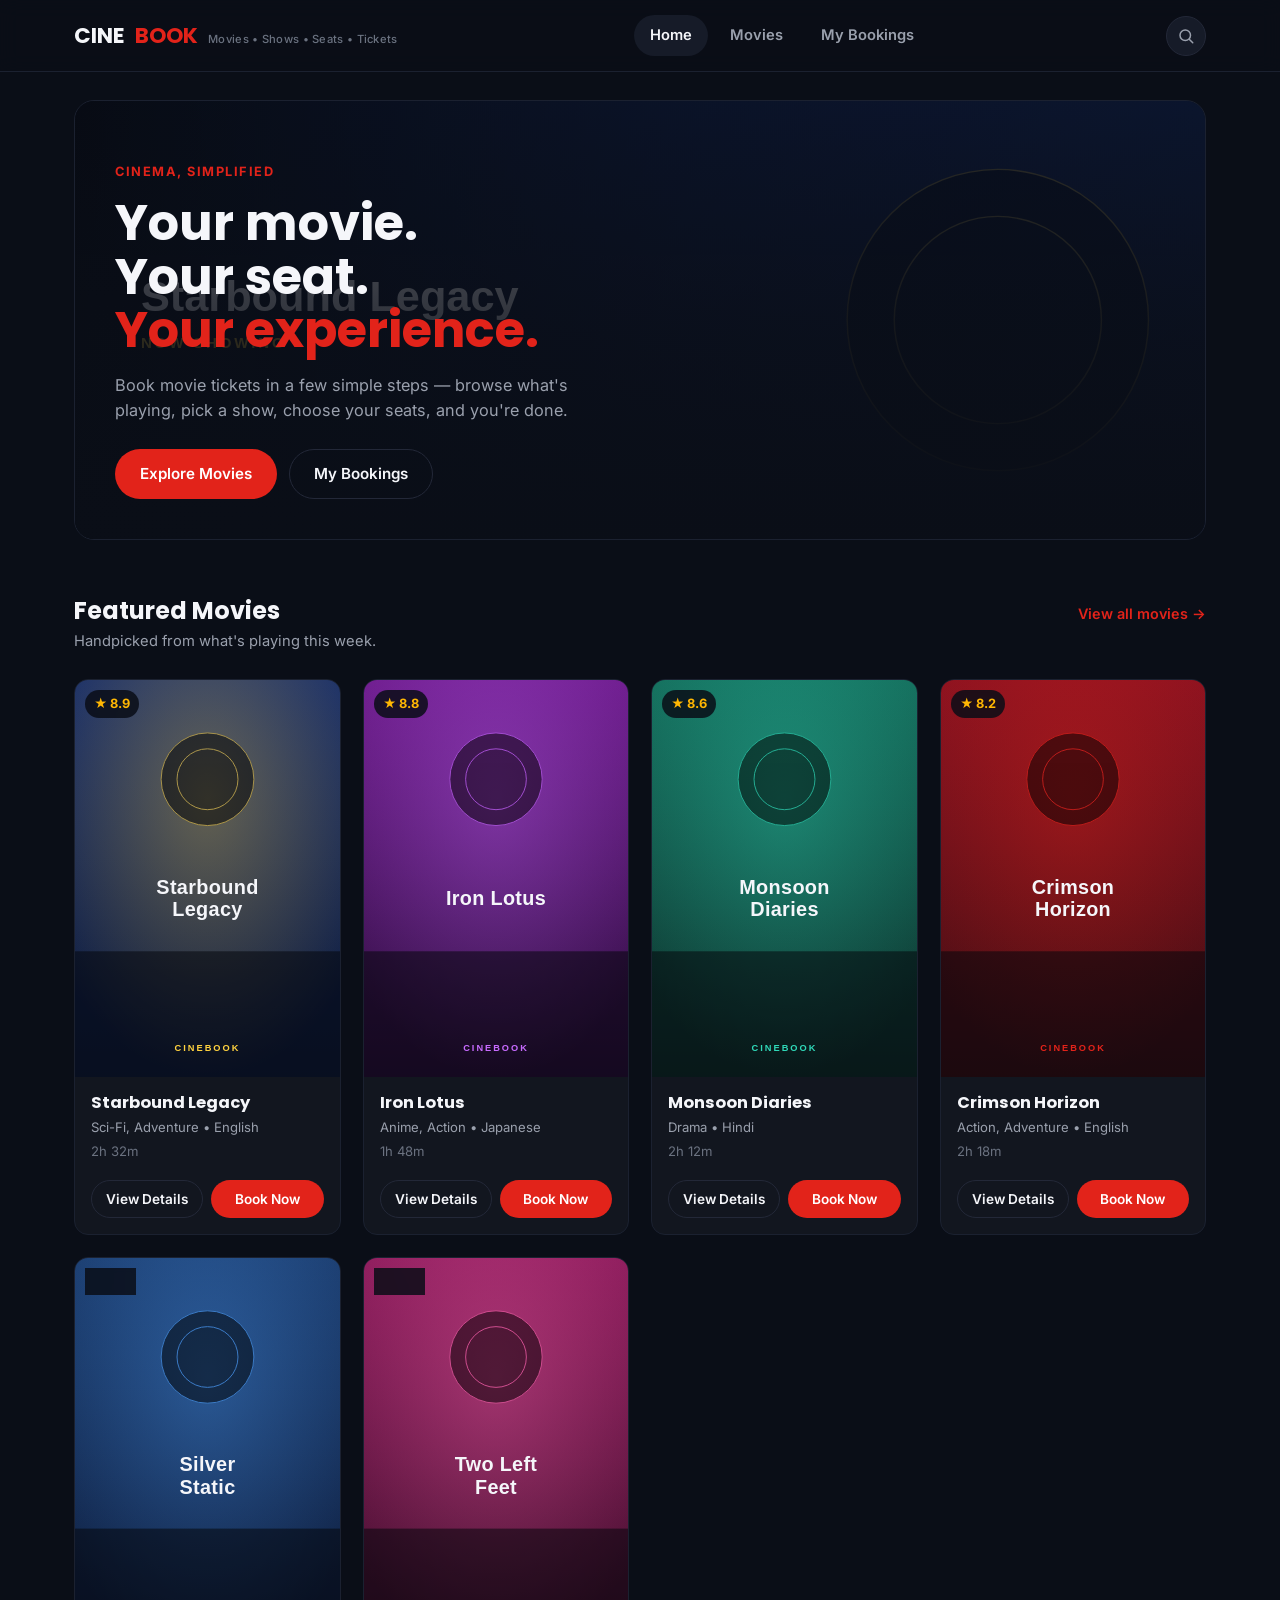
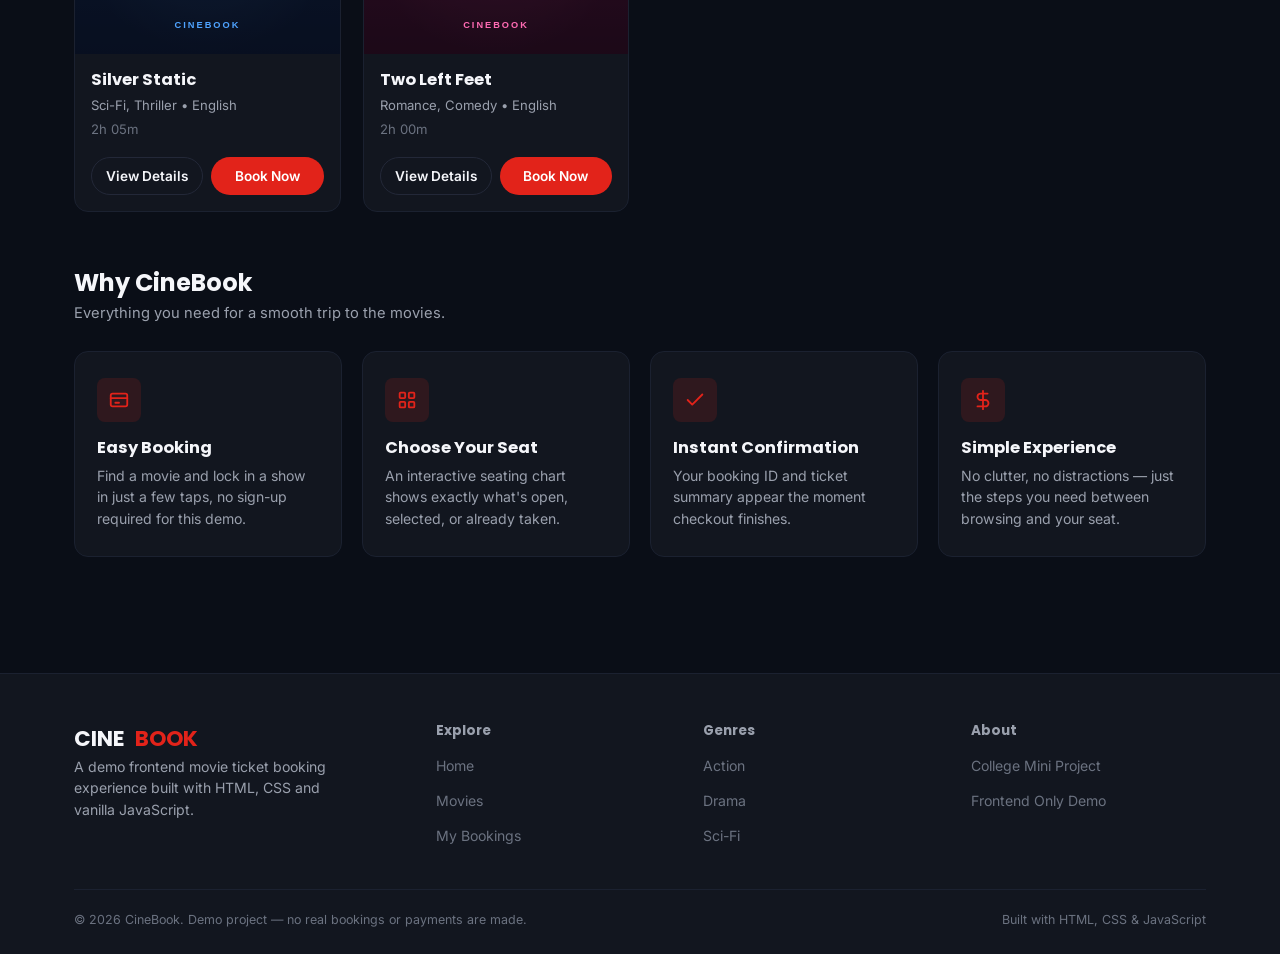
==== index.html @ 0722b2a5 "Move CineBook website files to repository root for clean GitHub Pages URL" ====
<!DOCTYPE html>
<html lang="en">
<head>
  <meta charset="UTF-8">
  <meta name="viewport" content="width=device-width, initial-scale=1.0">
  <title>CineBook — Movies, Shows, Seats, Tickets</title>
  <meta name="description" content="CineBook is a demo movie ticket booking experience — browse movies, pick a show, choose your seats and check out.">
  <link rel="icon" href="assets/icons/favicon.svg" type="image/svg+xml">
  <link rel="preconnect" href="https://fonts.googleapis.com">
  <link href="https://fonts.googleapis.com/css2?family=Poppins:wght@600;700&family=Inter:wght@400;500;600;700&display=swap" rel="stylesheet">
  <link rel="stylesheet" href="css/style.css">
  <link rel="stylesheet" href="css/home.css">
</head>
<body>

  <header class="site-header">
    <div class="site-header__inner">
      <a href="index.html" class="brand">CINE<span>BOOK</span><small>Movies &bull; Shows &bull; Seats &bull; Tickets</small></a>

      <nav class="main-nav" id="mainNav" aria-label="Primary">
        <a href="index.html" data-page="index.html">Home</a>
        <a href="movies.html" data-page="movies.html">Movies</a>
        <a href="my-bookings.html" data-page="my-bookings.html">My Bookings</a>
      </nav>

      <div class="header-actions">
        <a href="movies.html" class="icon-btn" aria-label="Search movies" title="Search movies">
          <svg width="18" height="18" viewBox="0 0 24 24" fill="none" stroke="currentColor" stroke-width="2" stroke-linecap="round"><circle cx="11" cy="11" r="7"></circle><line x1="21" y1="21" x2="16.65" y2="16.65"></line></svg>
        </a>
        <button type="button" class="menu-toggle" id="menuToggle" aria-label="Toggle menu" aria-expanded="false">
          <span></span><span></span><span></span>
        </button>
      </div>
    </div>
  </header>

  <main>
    <div class="container">
      <section class="hero">
        <img src="" alt="" class="hero__bg" id="heroBanner">
        <div class="hero__content">
          <span class="hero__eyebrow">CINEMA, SIMPLIFIED</span>
          <h1 class="hero__title">Your movie.<br>Your seat.<br><em>Your experience.</em></h1>
          <p class="hero__subtitle">Book movie tickets in a few simple steps — browse what's playing, pick a show, choose your seats, and you're done.</p>
          <div class="hero__actions">
            <a href="movies.html" class="btn btn-primary">Explore Movies</a>
            <a href="my-bookings.html" class="btn btn-outline">My Bookings</a>
          </div>
        </div>
      </section>
    </div>

    <section class="section" aria-labelledby="featuredHeading">
      <div class="container">
        <div class="section-heading">
          <div>
            <h2 id="featuredHeading">Featured Movies</h2>
            <p>Handpicked from what's playing this week.</p>
          </div>
          <a href="movies.html">View all movies &rarr;</a>
        </div>
        <div class="movie-grid" id="featuredMoviesGrid"></div>
      </div>
    </section>

    <section class="section section--tight" aria-labelledby="whyHeading">
      <div class="container">
        <div class="section-heading">
          <div>
            <h2 id="whyHeading">Why CineBook</h2>
            <p>Everything you need for a smooth trip to the movies.</p>
          </div>
        </div>
        <div class="feature-grid">
          <div class="feature-card">
            <div class="feature-card__icon">
              <svg width="22" height="22" viewBox="0 0 24 24" fill="none" stroke="currentColor" stroke-width="2" stroke-linecap="round" stroke-linejoin="round"><rect x="3" y="5" width="18" height="14" rx="2"></rect><path d="M3 10h18"></path><path d="M8 15h4"></path></svg>
            </div>
            <h3>Easy Booking</h3>
            <p>Find a movie and lock in a show in just a few taps, no sign-up required for this demo.</p>
          </div>
          <div class="feature-card">
            <div class="feature-card__icon">
              <svg width="22" height="22" viewBox="0 0 24 24" fill="none" stroke="currentColor" stroke-width="2" stroke-linecap="round" stroke-linejoin="round"><rect x="4" y="4" width="6" height="6" rx="1"></rect><rect x="14" y="4" width="6" height="6" rx="1"></rect><rect x="4" y="14" width="6" height="6" rx="1"></rect><rect x="14" y="14" width="6" height="6" rx="1"></rect></svg>
            </div>
            <h3>Choose Your Seat</h3>
            <p>An interactive seating chart shows exactly what's open, selected, or already taken.</p>
          </div>
          <div class="feature-card">
            <div class="feature-card__icon">
              <svg width="22" height="22" viewBox="0 0 24 24" fill="none" stroke="currentColor" stroke-width="2" stroke-linecap="round" stroke-linejoin="round"><path d="M20 6 9 17l-5-5"></path></svg>
            </div>
            <h3>Instant Confirmation</h3>
            <p>Your booking ID and ticket summary appear the moment checkout finishes.</p>
          </div>
          <div class="feature-card">
            <div class="feature-card__icon">
              <svg width="22" height="22" viewBox="0 0 24 24" fill="none" stroke="currentColor" stroke-width="2" stroke-linecap="round" stroke-linejoin="round"><path d="M12 2v20"></path><path d="M17 5H9.5a3.5 3.5 0 0 0 0 7h5a3.5 3.5 0 0 1 0 7H6"></path></svg>
            </div>
            <h3>Simple Experience</h3>
            <p>No clutter, no distractions — just the steps you need between browsing and your seat.</p>
          </div>
        </div>
      </div>
    </section>
  </main>

  <footer class="site-footer">
    <div class="container">
      <div class="footer-grid">
        <div class="footer-brand">
          <a href="index.html" class="brand">CINE<span>BOOK</span></a>
          <p>A demo frontend movie ticket booking experience built with HTML, CSS and vanilla JavaScript.</p>
        </div>
        <div class="footer-col">
          <h4>Explore</h4>
          <ul>
            <li><a href="index.html">Home</a></li>
            <li><a href="movies.html">Movies</a></li>
            <li><a href="my-bookings.html">My Bookings</a></li>
          </ul>
        </div>
        <div class="footer-col">
          <h4>Genres</h4>
          <ul>
            <li><a href="movies.html">Action</a></li>
            <li><a href="movies.html">Drama</a></li>
            <li><a href="movies.html">Sci-Fi</a></li>
          </ul>
        </div>
        <div class="footer-col">
          <h4>About</h4>
          <ul>
            <li><a href="#">College Mini Project</a></li>
            <li><a href="#">Frontend Only Demo</a></li>
          </ul>
        </div>
      </div>
      <div class="footer-bottom">
        <span>&copy; 2026 CineBook. Demo project — no real bookings or payments are made.</span>
        <span>Built with HTML, CSS &amp; JavaScript</span>
      </div>
    </div>
  </footer>

  <script src="js/data.js"></script>
  <script src="js/storage.js"></script>
  <script src="js/common.js"></script>
  <script src="js/home.js"></script>
</body>
</html>
---- css/style.css ----
/* =========================================================
   CineBook — style.css
   Global design system: tokens, reset, typography, header,
   footer, and shared components used across every page.
   ========================================================= */

/* ---------- Design tokens ---------- */
:root {
  /* Colors */
  --color-bg: #0a0e17;
  --color-surface: #12161f;
  --color-surface-raised: #161b28;
  --color-border: #232838;
  --color-border-soft: #1b2130;

  --color-text: #f5f6fa;
  --color-text-muted: #9aa0ad;
  --color-text-faint: #6b7280;

  --color-accent: #e2231a;
  --color-accent-hover: #ff3b30;
  --color-accent-soft: rgba(226, 35, 26, 0.14);

  --color-gold: #ffb703;
  --color-green: #2fd889;
  --color-green-soft: rgba(47, 216, 137, 0.14);
  --color-amber-soft: rgba(255, 183, 3, 0.14);

  --color-seat-available: #232838;
  --color-seat-selected: #e2231a;
  --color-seat-booked: #3a3f4d;

  /* Type */
  --font-display: 'Poppins', 'Segoe UI', sans-serif;
  --font-body: 'Inter', 'Segoe UI', sans-serif;

  /* Layout */
  --container-width: 1180px;
  --radius-sm: 8px;
  --radius-md: 14px;
  --radius-lg: 20px;
  --radius-pill: 999px;

  --shadow-card: 0 10px 30px rgba(0, 0, 0, 0.35);
  --shadow-soft: 0 4px 14px rgba(0, 0, 0, 0.25);

  --header-height: 72px;
}

/* ---------- Reset ---------- */
*,
*::before,
*::after {
  box-sizing: border-box;
}

html {
  scroll-behavior: smooth;
}

body {
  margin: 0;
  background: var(--color-bg);
  color: var(--color-text);
  font-family: var(--font-body);
  font-size: 16px;
  line-height: 1.55;
  -webkit-font-smoothing: antialiased;
}

img {
  max-width: 100%;
  display: block;
}

a {
  color: inherit;
  text-decoration: none;
}

ul {
  list-style: none;
  margin: 0;
  padding: 0;
}

h1, h2, h3, h4 {
  font-family: var(--font-display);
  font-weight: 700;
  margin: 0 0 0.5em;
  line-height: 1.25;
}

p {
  margin: 0 0 1em;
  color: var(--color-text-muted);
}

button {
  font-family: inherit;
  cursor: pointer;
}

input, select {
  font-family: inherit;
  font-size: 1rem;
}

/* Visible focus state for accessibility */
a:focus-visible,
button:focus-visible,
input:focus-visible,
select:focus-visible {
  outline: 2px solid var(--color-accent-hover);
  outline-offset: 2px;
}

.container {
  width: 100%;
  max-width: var(--container-width);
  margin: 0 auto;
  padding: 0 24px;
}

.section {
  padding: 56px 0;
}

.visually-hidden {
  position: absolute;
  width: 1px;
  height: 1px;
  overflow: hidden;
  clip: rect(0 0 0 0);
  white-space: nowrap;
}

/* ---------- Buttons ---------- */
.btn {
  display: inline-flex;
  align-items: center;
  justify-content: center;
  gap: 8px;
  border: 1px solid transparent;
  border-radius: var(--radius-pill);
  padding: 12px 24px;
  font-weight: 600;
  font-size: 0.95rem;
  transition: transform 0.15s ease, background-color 0.15s ease, border-color 0.15s ease;
  white-space: nowrap;
}

.btn:active {
  transform: scale(0.97);
}

.btn-primary {
  background: var(--color-accent);
  color: #fff;
}

.btn-primary:hover {
  background: var(--color-accent-hover);
}

.btn-primary:disabled {
  background: var(--color-seat-booked);
  color: var(--color-text-faint);
  cursor: not-allowed;
  transform: none;
}

.btn-outline {
  background: transparent;
  border-color: var(--color-border);
  color: var(--color-text);
}

.btn-outline:hover {
  border-color: var(--color-accent);
  color: var(--color-accent);
}

.btn-ghost {
  background: transparent;
  color: var(--color-text-muted);
}

.btn-ghost:hover {
  color: var(--color-text);
}

.btn-sm {
  padding: 8px 16px;
  font-size: 0.85rem;
}

.btn-block {
  width: 100%;
}

/* ---------- Badges & pills ---------- */
.badge {
  display: inline-flex;
  align-items: center;
  gap: 4px;
  padding: 4px 10px;
  border-radius: var(--radius-pill);
  font-size: 0.75rem;
  font-weight: 600;
  background: var(--color-surface-raised);
  border: 1px solid var(--color-border);
  color: var(--color-text-muted);
}

.rating-badge {
  position: absolute;
  top: 10px;
  left: 10px;
  display: inline-flex;
  align-items: center;
  gap: 4px;
  padding: 4px 9px;
  border-radius: var(--radius-pill);
  font-size: 0.8rem;
  font-weight: 700;
  background: rgba(10, 14, 23, 0.85);
  color: var(--color-gold);
  backdrop-filter: blur(2px);
}

.pill {
  display: inline-flex;
  align-items: center;
  padding: 9px 18px;
  border-radius: var(--radius-pill);
  border: 1px solid var(--color-border);
  background: var(--color-surface-raised);
  color: var(--color-text-muted);
  font-weight: 600;
  font-size: 0.9rem;
  transition: all 0.15s ease;
}

.pill:hover {
  color: var(--color-text);
  border-color: var(--color-text-faint);
}

.pill.is-active {
  background: var(--color-accent);
  border-color: var(--color-accent);
  color: #fff;
}

.pill-group {
  display: flex;
  flex-wrap: wrap;
  gap: 10px;
}

/* ---------- Header ---------- */
.site-header {
  position: sticky;
  top: 0;
  z-index: 100;
  height: var(--header-height);
  display: flex;
  align-items: center;
  background: rgba(10, 14, 23, 0.9);
  backdrop-filter: blur(10px);
  border-bottom: 1px solid var(--color-border-soft);
}

.site-header__inner {
  width: 100%;
  max-width: var(--container-width);
  margin: 0 auto;
  padding: 0 24px;
  display: flex;
  align-items: center;
  justify-content: space-between;
  gap: 24px;
}

.brand {
  display: flex;
  align-items: baseline;
  gap: 10px;
  font-family: var(--font-display);
  font-weight: 700;
  font-size: 1.35rem;
  color: var(--color-text);
}

.brand span {
  color: var(--color-accent);
}

.brand small {
  display: none;
  font-family: var(--font-body);
  font-weight: 500;
  font-size: 0.7rem;
  color: var(--color-text-faint);
  letter-spacing: 0.3px;
}

.main-nav {
  display: flex;
  align-items: center;
  gap: 6px;
}

.main-nav a {
  padding: 9px 16px;
  border-radius: var(--radius-pill);
  color: var(--color-text-muted);
  font-weight: 600;
  font-size: 0.92rem;
  transition: color 0.15s ease, background-color 0.15s ease;
}

.main-nav a:hover {
  color: var(--color-text);
}

.main-nav a.is-active {
  color: var(--color-text);
  background: var(--color-surface-raised);
}

.header-actions {
  display: flex;
  align-items: center;
  gap: 10px;
}

.icon-btn {
  display: inline-flex;
  align-items: center;
  justify-content: center;
  width: 40px;
  height: 40px;
  border-radius: 50%;
  border: 1px solid var(--color-border);
  background: var(--color-surface-raised);
  color: var(--color-text-muted);
}

.icon-btn:hover {
  color: var(--color-text);
  border-color: var(--color-text-faint);
}

.menu-toggle {
  display: none;
  width: 40px;
  height: 40px;
  border-radius: var(--radius-sm);
  border: 1px solid var(--color-border);
  background: var(--color-surface-raised);
  align-items: center;
  justify-content: center;
  flex-direction: column;
  gap: 4px;
}

.menu-toggle span {
  width: 18px;
  height: 2px;
  background: var(--color-text);
  border-radius: 2px;
  transition: transform 0.2s ease, opacity 0.2s ease;
}

.menu-toggle.is-open span:nth-child(1) {
  transform: translateY(6px) rotate(45deg);
}

.menu-toggle.is-open span:nth-child(2) {
  opacity: 0;
}

.menu-toggle.is-open span:nth-child(3) {
  transform: translateY(-6px) rotate(-45deg);
}

/* ---------- Page header (used by movies / shows / my-bookings) ---------- */
.page-header {
  padding: 40px 0 28px;
  border-bottom: 1px solid var(--color-border-soft);
}

.page-header h1 {
  font-size: clamp(1.6rem, 3vw, 2.1rem);
  margin-bottom: 6px;
}

.page-header p {
  margin: 0;
  color: var(--color-text-muted);
}

.page-header--with-back {
  display: flex;
  align-items: center;
  gap: 16px;
}

.back-link {
  display: inline-flex;
  align-items: center;
  gap: 6px;
  color: var(--color-text-muted);
  font-weight: 600;
  font-size: 0.9rem;
}

.back-link:hover {
  color: var(--color-text);
}

/* ---------- Movie card (home + movies grid) ---------- */
.movie-grid {
  display: grid;
  grid-template-columns: repeat(auto-fill, minmax(210px, 1fr));
  gap: 22px;
}

.movie-card {
  background: var(--color-surface);
  border: 1px solid var(--color-border-soft);
  border-radius: var(--radius-md);
  overflow: hidden;
  display: flex;
  flex-direction: column;
  transition: transform 0.18s ease, border-color 0.18s ease;
}

.movie-card:hover {
  transform: translateY(-4px);
  border-color: var(--color-border);
}

.movie-card__poster {
  position: relative;
  aspect-ratio: 2 / 3;
  background: var(--color-surface-raised);
}

.movie-card__poster img {
  width: 100%;
  height: 100%;
  object-fit: cover;
}

.movie-card__body {
  padding: 16px;
  display: flex;
  flex-direction: column;
  gap: 4px;
  flex: 1;
}

.movie-card__title {
  font-size: 1.02rem;
  margin: 0;
}

.movie-card__meta {
  font-size: 0.82rem;
  color: var(--color-text-muted);
  margin: 0;
}

.movie-card__meta--muted {
  color: var(--color-text-faint);
}

.movie-card__actions {
  margin-top: auto;
  padding-top: 14px;
  display: flex;
  gap: 8px;
}

.movie-card__actions .btn {
  flex: 1;
  padding: 10px 10px;
}

/* ---------- Feature cards ("Why CineBook") ---------- */
.feature-grid {
  display: grid;
  grid-template-columns: repeat(4, 1fr);
  gap: 20px;
}

.feature-card {
  background: var(--color-surface);
  border: 1px solid var(--color-border-soft);
  border-radius: var(--radius-md);
  padding: 26px 22px;
}

.feature-card__icon {
  width: 44px;
  height: 44px;
  border-radius: var(--radius-sm);
  background: var(--color-accent-soft);
  color: var(--color-accent);
  display: flex;
  align-items: center;
  justify-content: center;
  margin-bottom: 16px;
}

.feature-card h3 {
  font-size: 1.02rem;
  margin-bottom: 6px;
}

.feature-card p {
  font-size: 0.88rem;
  margin: 0;
}

/* ---------- Summary card (seats sidebar + checkout) ---------- */
.summary-card {
  background: var(--color-surface);
  border: 1px solid var(--color-border-soft);
  border-radius: var(--radius-md);
  padding: 22px;
}

.summary-card__title {
  font-size: 1rem;
  text-transform: none;
  margin-bottom: 16px;
}

.summary-card__list {
  margin: 0 0 18px;
}

.summary-row {
  display: flex;
  align-items: baseline;
  justify-content: space-between;
  gap: 12px;
  padding: 9px 0;
  border-bottom: 1px dashed var(--color-border-soft);
}

.summary-row dt {
  color: var(--color-text-muted);
  font-size: 0.88rem;
}

.summary-row dd {
  margin: 0;
  font-weight: 600;
  text-align: right;
}

.summary-row--total {
  border-bottom: none;
  padding-top: 14px;
}

.summary-row--total dt {
  color: var(--color-text);
  font-weight: 700;
  font-size: 1rem;
}

.summary-row--total dd {
  font-size: 1.3rem;
  color: var(--color-accent);
}

.summary-note {
  font-size: 0.8rem;
  color: var(--color-text-faint);
  margin: 10px 0 0;
}

/* ---------- Detail layout (movie-details) ---------- */
.detail-grid {
  display: grid;
  grid-template-columns: 300px 1fr;
  gap: 40px;
  align-items: start;
}

.detail-poster {
  border-radius: var(--radius-md);
  overflow: hidden;
  border: 1px solid var(--color-border-soft);
  box-shadow: var(--shadow-card);
}

.detail-info .badge-row {
  display: flex;
  flex-wrap: wrap;
  gap: 8px;
  margin-bottom: 18px;
}

.detail-info__rating {
  display: inline-flex;
  align-items: center;
  gap: 6px;
  color: var(--color-gold);
  font-weight: 700;
  margin-bottom: 10px;
}

.detail-info__meta {
  color: var(--color-text-muted);
  margin-bottom: 20px;
}

.detail-info h2 {
  font-size: 1.05rem;
  margin-top: 22px;
}

/* ---------- Shows page: date pills + theater blocks ---------- */
.date-pill-group {
  display: flex;
  flex-wrap: wrap;
  gap: 10px;
  margin: 20px 0 34px;
}

.date-pill {
  display: flex;
  flex-direction: column;
  align-items: center;
  gap: 2px;
  min-width: 84px;
  padding: 10px 16px;
  border-radius: var(--radius-md);
  border: 1px solid var(--color-border);
  background: var(--color-surface-raised);
  color: var(--color-text-muted);
  font-weight: 600;
}

.date-pill span:first-child {
  font-size: 0.72rem;
  text-transform: uppercase;
  letter-spacing: 0.5px;
  color: var(--color-text-faint);
}

.date-pill span:last-child {
  font-size: 1rem;
  color: var(--color-text);
}

.date-pill.is-active {
  background: var(--color-accent);
  border-color: var(--color-accent);
}

.date-pill.is-active span {
  color: #fff !important;
}

.theater-list {
  display: flex;
  flex-direction: column;
  gap: 16px;
}

.theater-block {
  background: var(--color-surface);
  border: 1px solid var(--color-border-soft);
  border-radius: var(--radius-md);
  padding: 20px 22px;
}

.theater-block__header {
  display: flex;
  align-items: baseline;
  justify-content: space-between;
  gap: 12px;
  margin-bottom: 14px;
  flex-wrap: wrap;
}

.theater-block__header h3 {
  font-size: 1.02rem;
  margin: 0;
}

.theater-block__screen {
  font-size: 0.82rem;
  color: var(--color-text-faint);
}

.time-slot-group {
  display: flex;
  flex-wrap: wrap;
  gap: 10px;
}

.time-slot-btn {
  padding: 9px 16px;
  border-radius: var(--radius-sm);
  border: 1px solid var(--color-border);
  background: var(--color-surface-raised);
  color: var(--color-text);
  font-weight: 600;
  font-size: 0.88rem;
}

.time-slot-btn:hover {
  border-color: var(--color-accent);
  color: var(--color-accent);
}

/* ---------- Confirmation card ---------- */
.confirmation-wrap {
  display: flex;
  justify-content: center;
  padding: 40px 0 70px;
}

.confirmation-card {
  width: 100%;
  max-width: 480px;
  background: var(--color-surface);
  border: 1px solid var(--color-border-soft);
  border-radius: var(--radius-lg);
  padding: 36px 32px;
  text-align: center;
  box-shadow: var(--shadow-card);
}

.confirmation-card__icon {
  width: 64px;
  height: 64px;
  margin: 0 auto 18px;
  border-radius: 50%;
  background: var(--color-green-soft);
  color: var(--color-green);
  display: flex;
  align-items: center;
  justify-content: center;
  font-size: 1.8rem;
  font-weight: 700;
}

.confirmation-card h1 {
  font-size: 1.3rem;
  margin-bottom: 6px;
}

.confirmation-card__subtitle {
  margin-bottom: 22px;
}

.confirmation-card__id {
  background: var(--color-surface-raised);
  border-radius: var(--radius-sm);
  padding: 12px 16px;
  display: flex;
  align-items: center;
  justify-content: space-between;
  margin-bottom: 20px;
}

.confirmation-card__id span {
  font-size: 0.78rem;
  color: var(--color-text-faint);
  text-transform: uppercase;
  letter-spacing: 0.5px;
}

.confirmation-card__id strong {
  color: var(--color-accent);
  font-family: var(--font-display);
  letter-spacing: 0.5px;
}

.confirmation-card__details {
  text-align: left;
  margin: 0 0 26px;
}

.confirmation-card__actions {
  display: flex;
  gap: 10px;
}

.confirmation-card__actions .btn {
  flex: 1;
}

/* ---------- Booking card (my-bookings) ---------- */
.booking-list {
  display: flex;
  flex-direction: column;
  gap: 16px;
}

.booking-card {
  background: var(--color-surface);
  border: 1px solid var(--color-border-soft);
  border-radius: var(--radius-md);
  padding: 20px 22px;
  display: flex;
  flex-wrap: wrap;
  align-items: center;
  justify-content: space-between;
  gap: 16px;
}

.booking-card__main h3 {
  font-size: 1.05rem;
  margin-bottom: 6px;
}

.booking-card__meta {
  font-size: 0.85rem;
  color: var(--color-text-muted);
  margin: 0;
}

.booking-card__side {
  display: flex;
  flex-direction: column;
  align-items: flex-end;
  gap: 10px;
}

.booking-card__amount {
  font-family: var(--font-display);
  font-weight: 700;
  font-size: 1.1rem;
  color: var(--color-accent);
}

/* ---------- Empty state ---------- */
.empty-state {
  text-align: center;
  padding: 70px 20px;
  color: var(--color-text-muted);
}

.empty-state__icon {
  font-size: 2.4rem;
  margin-bottom: 12px;
}

.empty-state h2 {
  font-size: 1.15rem;
  color: var(--color-text);
  margin-bottom: 8px;
}

.empty-state .btn {
  margin-top: 18px;
}

/* ---------- Forms ---------- */
.field-label {
  display: block;
  font-size: 0.85rem;
  font-weight: 600;
  color: var(--color-text-muted);
  margin-bottom: 8px;
}

.search-input-wrap {
  position: relative;
  max-width: 420px;
}

.search-input-wrap input {
  width: 100%;
  padding: 12px 16px 12px 42px;
  border-radius: var(--radius-pill);
  border: 1px solid var(--color-border);
  background: var(--color-surface-raised);
  color: var(--color-text);
}

.search-input-wrap input::placeholder {
  color: var(--color-text-faint);
}

.search-input-wrap svg {
  position: absolute;
  left: 15px;
  top: 50%;
  transform: translateY(-50%);
  color: var(--color-text-faint);
}

/* ---------- Toast / notification ---------- */
.toast {
  position: fixed;
  left: 50%;
  bottom: 28px;
  transform: translate(-50%, 20px);
  background: var(--color-surface-raised);
  border: 1px solid var(--color-border);
  color: var(--color-text);
  padding: 13px 22px;
  border-radius: var(--radius-pill);
  box-shadow: var(--shadow-card);
  font-size: 0.9rem;
  font-weight: 600;
  opacity: 0;
  pointer-events: none;
  transition: opacity 0.25s ease, transform 0.25s ease;
  z-index: 999;
  max-width: 90vw;
  text-align: center;
}

.toast.is-visible {
  opacity: 1;
  transform: translate(-50%, 0);
}

.toast.toast--error {
  border-color: var(--color-accent);
  color: #ffdada;
}

/* ---------- Footer ---------- */
.site-footer {
  border-top: 1px solid var(--color-border-soft);
  background: var(--color-surface);
  padding: 48px 0 24px;
  margin-top: 60px;
}

.footer-grid {
  display: grid;
  grid-template-columns: 1.4fr repeat(3, 1fr);
  gap: 32px;
  margin-bottom: 32px;
}

.footer-brand p {
  max-width: 260px;
  font-size: 0.88rem;
}

.footer-col h4 {
  font-size: 0.85rem;
  color: var(--color-text-muted);
  margin-bottom: 14px;
}

.footer-col ul li {
  margin-bottom: 10px;
}

.footer-col a {
  color: var(--color-text-faint);
  font-size: 0.88rem;
}

.footer-col a:hover {
  color: var(--color-text);
}

.footer-bottom {
  border-top: 1px solid var(--color-border-soft);
  padding-top: 20px;
  display: flex;
  flex-wrap: wrap;
  gap: 10px;
  justify-content: space-between;
  font-size: 0.78rem;
  color: var(--color-text-faint);
}

/* ---------- Responsive ---------- */
@media (min-width: 640px) {
  .brand small {
    display: block;
  }
}

@media (max-width: 900px) {
  .main-nav {
    position: fixed;
    top: var(--header-height);
    left: 0;
    right: 0;
    flex-direction: column;
    align-items: stretch;
    background: var(--color-bg);
    border-bottom: 1px solid var(--color-border-soft);
    padding: 10px 20px 18px;
    gap: 4px;
    transform: translateY(-8px);
    opacity: 0;
    pointer-events: none;
    transition: opacity 0.18s ease, transform 0.18s ease;
  }

  .main-nav.is-open {
    opacity: 1;
    transform: translateY(0);
    pointer-events: auto;
  }

  .main-nav a {
    padding: 12px 14px;
  }

  .menu-toggle {
    display: flex;
  }

  .feature-grid {
    grid-template-columns: repeat(2, 1fr);
  }

  .detail-grid {
    grid-template-columns: 1fr;
  }

  .detail-poster {
    max-width: 240px;
  }

  .footer-grid {
    grid-template-columns: repeat(2, 1fr);
  }
}

@media (max-width: 560px) {
  .container {
    padding: 0 16px;
  }

  .feature-grid {
    grid-template-columns: 1fr;
  }

  .movie-grid {
    grid-template-columns: repeat(2, 1fr);
    gap: 14px;
  }

  .confirmation-card {
    padding: 28px 20px;
  }

  .confirmation-card__actions {
    flex-direction: column;
  }

  .booking-card {
    flex-direction: column;
    align-items: flex-start;
  }

  .booking-card__side {
    align-items: flex-start;
    width: 100%;
  }

  .footer-grid {
    grid-template-columns: 1fr;
  }
}
---- css/home.css ----
/* =========================================================
   CineBook — home.css
   Styles specific to index.html: hero banner and the
   "Featured Movies" / "Why CineBook" section headings.
   ========================================================= */

.hero {
  position: relative;
  border-radius: var(--radius-lg);
  overflow: hidden;
  margin-top: 28px;
  min-height: 440px;
  display: flex;
  align-items: flex-end;
  border: 1px solid var(--color-border-soft);
}

.hero__bg {
  position: absolute;
  inset: 0;
  width: 100%;
  height: 100%;
  object-fit: cover;
  opacity: 0.55;
}

.hero::after {
  content: "";
  position: absolute;
  inset: 0;
  background: linear-gradient(
    to top,
    rgba(10, 14, 23, 0.98) 5%,
    rgba(10, 14, 23, 0.75) 45%,
    rgba(10, 14, 23, 0.25) 100%
  );
}

.hero__content {
  position: relative;
  z-index: 1;
  padding: 40px;
  max-width: 620px;
}

.hero__eyebrow {
  display: inline-flex;
  align-items: center;
  gap: 8px;
  color: var(--color-accent);
  font-weight: 700;
  font-size: 0.8rem;
  letter-spacing: 1.5px;
  margin-bottom: 14px;
}

.hero__title {
  font-size: clamp(2rem, 5vw, 3.1rem);
  line-height: 1.08;
  margin-bottom: 16px;
}

.hero__title em {
  font-style: normal;
  color: var(--color-accent);
}

.hero__subtitle {
  font-size: 1.02rem;
  max-width: 460px;
  margin-bottom: 26px;
}

.hero__actions {
  display: flex;
  flex-wrap: wrap;
  gap: 12px;
}

/* ---------- Section headings ---------- */
.section-heading {
  display: flex;
  align-items: baseline;
  justify-content: space-between;
  gap: 16px;
  margin-bottom: 26px;
  flex-wrap: wrap;
}

.section-heading h2 {
  font-size: 1.5rem;
  margin: 0;
}

.section-heading p {
  margin: 4px 0 0;
  font-size: 0.92rem;
}

.section-heading a {
  font-weight: 600;
  font-size: 0.9rem;
  color: var(--color-accent);
  white-space: nowrap;
}

.section--tight {
  padding-top: 0;
}

@media (max-width: 560px) {
  .hero {
    min-height: 380px;
  }

  .hero__content {
    padding: 26px 20px;
  }

  .hero__actions .btn {
    width: 100%;
  }
}
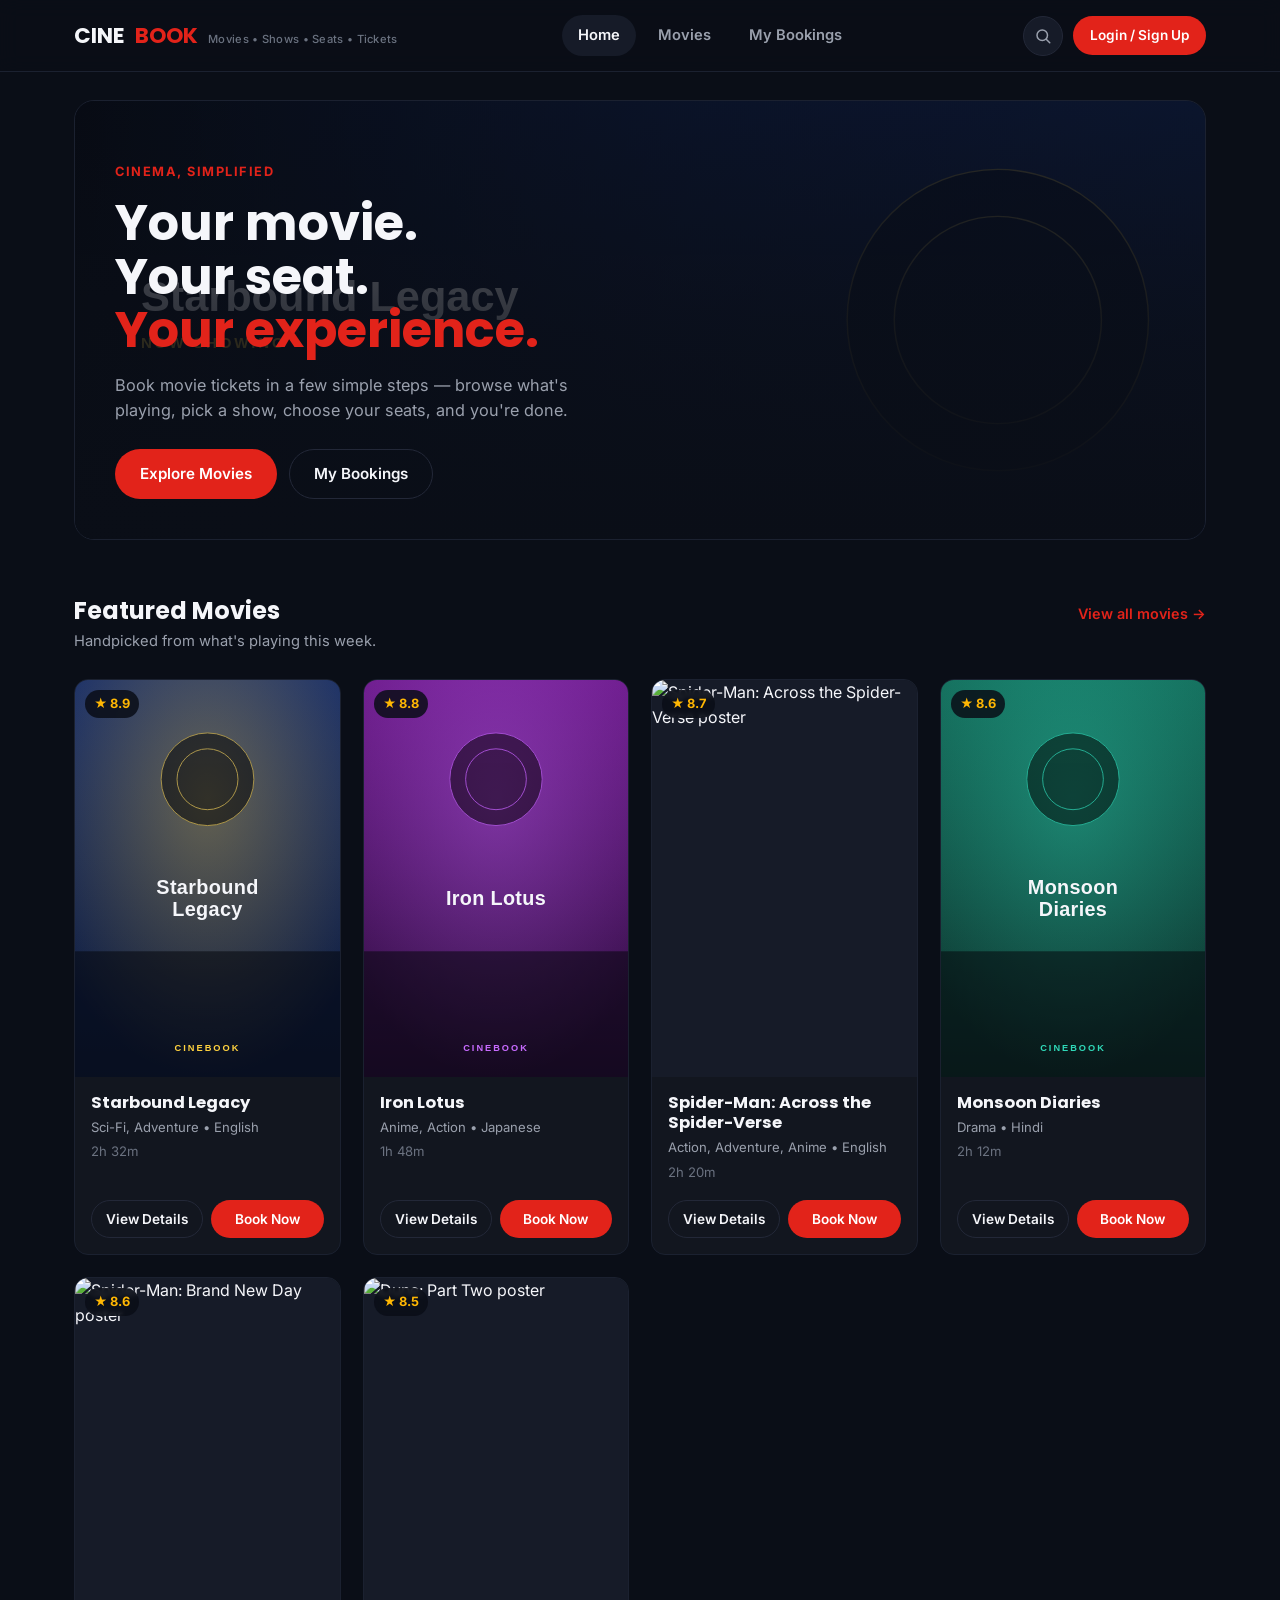
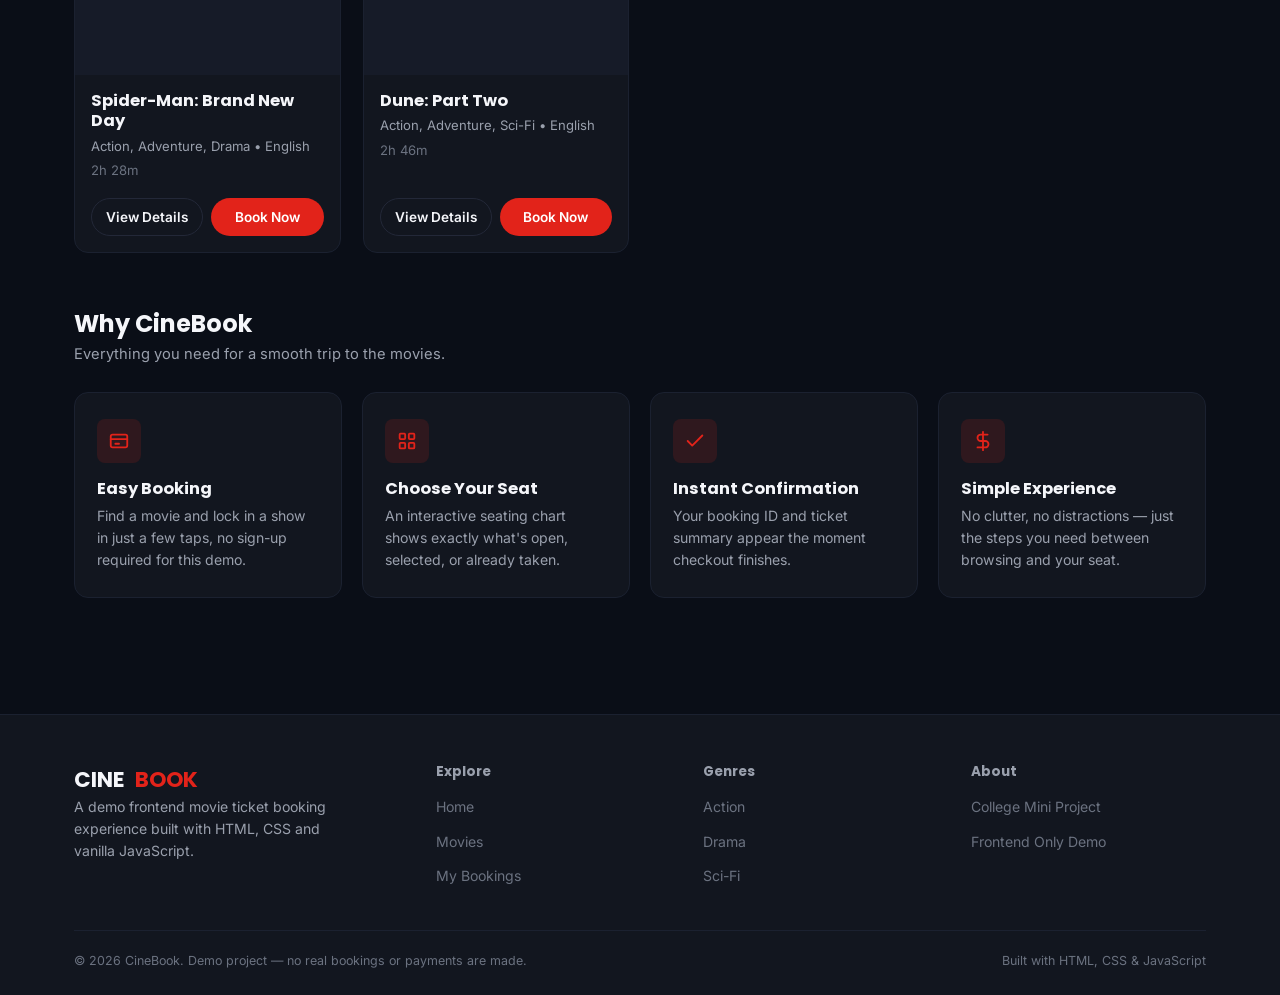
==== commit b230ae66: "Deploy updated CineBook to root for GitHub Pages and verify all poster URLs" ====
--- a/index.html
+++ b/index.html
@@ -145,6 +145,7 @@
 
   <script src="js/data.js"></script>
   <script src="js/storage.js"></script>
+  <script src="js/auth.js"></script>
   <script src="js/common.js"></script>
   <script src="js/home.js"></script>
 </body>
--- a/css/style.css
+++ b/css/style.css
@@ -1076,3 +1076,305 @@
     grid-template-columns: 1fr;
   }
 }
+
+/* =========================================================
+   AUTH — Login page + user menu (auth.js / login.html)
+   ========================================================= */
+
+/* ---------- Auth page wrapper ---------- */
+.auth-wrap {
+  display: flex;
+  justify-content: center;
+  align-items: center;
+  min-height: calc(100vh - var(--header-height) - 80px);
+  padding: 40px 0;
+}
+
+.auth-card {
+  width: 100%;
+  max-width: 440px;
+  background: var(--color-surface);
+  border: 1px solid var(--color-border-soft);
+  border-radius: var(--radius-lg);
+  padding: 36px 32px;
+  box-shadow: var(--shadow-card);
+}
+
+/* ---------- Tabs ---------- */
+.auth-tabs {
+  display: flex;
+  background: var(--color-surface-raised);
+  border-radius: var(--radius-sm);
+  padding: 4px;
+  gap: 4px;
+  margin-bottom: 28px;
+}
+
+.auth-tab {
+  flex: 1;
+  padding: 10px;
+  border-radius: calc(var(--radius-sm) - 2px);
+  border: none;
+  background: transparent;
+  color: var(--color-text-muted);
+  font-weight: 600;
+  font-size: 0.92rem;
+  transition: background-color 0.15s ease, color 0.15s ease;
+}
+
+.auth-tab.is-active {
+  background: var(--color-surface);
+  color: var(--color-text);
+  box-shadow: var(--shadow-soft);
+}
+
+/* ---------- Panel content ---------- */
+.auth-card__title {
+  font-size: 1.4rem;
+  margin-bottom: 4px;
+}
+
+.auth-card__sub {
+  font-size: 0.88rem;
+  color: var(--color-text-muted);
+  margin-bottom: 22px;
+}
+
+/* ---------- Form ---------- */
+.auth-form {
+  display: flex;
+  flex-direction: column;
+  gap: 16px;
+  margin-bottom: 22px;
+}
+
+.form-group {
+  display: flex;
+  flex-direction: column;
+  gap: 6px;
+}
+
+.form-group label {
+  font-size: 0.85rem;
+  font-weight: 600;
+  color: var(--color-text-muted);
+}
+
+.form-group input {
+  background: var(--color-surface-raised);
+  border: 1px solid var(--color-border);
+  border-radius: var(--radius-sm);
+  padding: 11px 14px;
+  color: var(--color-text);
+  transition: border-color 0.15s ease;
+}
+
+.form-group input:focus {
+  border-color: var(--color-accent);
+  outline: none;
+}
+
+.form-group input::placeholder {
+  color: var(--color-text-faint);
+}
+
+/* ---------- Error / success messages ---------- */
+.auth-error {
+  background: rgba(226, 35, 26, 0.1);
+  border: 1px solid rgba(226, 35, 26, 0.3);
+  color: #ff6b6b;
+  border-radius: var(--radius-sm);
+  padding: 10px 14px;
+  font-size: 0.88rem;
+  margin-bottom: 14px;
+}
+
+.auth-success {
+  background: rgba(47, 216, 137, 0.1);
+  border: 1px solid rgba(47, 216, 137, 0.3);
+  color: var(--color-green);
+  border-radius: var(--radius-sm);
+  padding: 10px 14px;
+  font-size: 0.88rem;
+  margin-bottom: 14px;
+}
+
+/* ---------- Divider ---------- */
+.auth-divider {
+  display: flex;
+  align-items: center;
+  gap: 12px;
+  color: var(--color-text-faint);
+  font-size: 0.82rem;
+  margin: 18px 0;
+}
+
+.auth-divider::before,
+.auth-divider::after {
+  content: '';
+  flex: 1;
+  height: 1px;
+  background: var(--color-border-soft);
+}
+
+/* ---------- Demo accounts ---------- */
+.demo-accounts {
+  display: flex;
+  flex-direction: column;
+  gap: 10px;
+}
+
+.demo-account-btn {
+  display: flex;
+  align-items: center;
+  gap: 12px;
+  background: var(--color-surface-raised);
+  border: 1px solid var(--color-border);
+  border-radius: var(--radius-sm);
+  padding: 10px 14px;
+  text-align: left;
+  color: var(--color-text);
+  transition: border-color 0.15s ease;
+}
+
+.demo-account-btn:hover {
+  border-color: var(--color-accent);
+}
+
+.demo-account-btn span:last-child {
+  display: flex;
+  flex-direction: column;
+  gap: 2px;
+}
+
+.demo-account-btn strong {
+  font-size: 0.9rem;
+  font-weight: 600;
+  display: block;
+}
+
+.demo-account-btn small {
+  font-size: 0.78rem;
+  color: var(--color-text-faint);
+}
+
+.auth-note {
+  font-size: 0.78rem;
+  color: var(--color-text-faint);
+  text-align: center;
+  margin: 16px 0 0;
+}
+
+/* ---------- User avatar (header + demo buttons) ---------- */
+.user-avatar {
+  display: inline-flex;
+  align-items: center;
+  justify-content: center;
+  width: 34px;
+  height: 34px;
+  border-radius: 50%;
+  background: var(--color-accent);
+  color: #fff;
+  font-size: 0.75rem;
+  font-weight: 700;
+  font-family: var(--font-display);
+  flex-shrink: 0;
+}
+
+/* ---------- User menu (dropdown) ---------- */
+.user-menu-wrap {
+  position: relative;
+}
+
+.user-avatar-btn {
+  display: inline-flex;
+  align-items: center;
+  gap: 8px;
+  background: var(--color-surface-raised);
+  border: 1px solid var(--color-border);
+  border-radius: var(--radius-pill);
+  padding: 6px 12px 6px 6px;
+  color: var(--color-text);
+  font-size: 0.88rem;
+  font-weight: 600;
+  transition: border-color 0.15s ease;
+}
+
+.user-avatar-btn:hover {
+  border-color: var(--color-text-faint);
+}
+
+.user-name {
+  max-width: 100px;
+  overflow: hidden;
+  text-overflow: ellipsis;
+  white-space: nowrap;
+}
+
+.user-menu {
+  position: absolute;
+  top: calc(100% + 8px);
+  right: 0;
+  min-width: 220px;
+  background: var(--color-surface);
+  border: 1px solid var(--color-border);
+  border-radius: var(--radius-md);
+  padding: 8px;
+  box-shadow: var(--shadow-card);
+  z-index: 200;
+}
+
+.user-menu__info {
+  padding: 10px 12px 12px;
+  border-bottom: 1px solid var(--color-border-soft);
+  margin-bottom: 6px;
+  display: flex;
+  flex-direction: column;
+  gap: 2px;
+}
+
+.user-menu__info strong {
+  font-size: 0.92rem;
+  color: var(--color-text);
+}
+
+.user-menu__info span {
+  font-size: 0.78rem;
+  color: var(--color-text-faint);
+}
+
+.user-menu__link {
+  display: block;
+  width: 100%;
+  padding: 9px 12px;
+  border-radius: var(--radius-sm);
+  font-size: 0.9rem;
+  font-weight: 500;
+  color: var(--color-text-muted);
+  background: transparent;
+  border: none;
+  text-align: left;
+  transition: background-color 0.12s ease, color 0.12s ease;
+}
+
+.user-menu__link:hover {
+  background: var(--color-surface-raised);
+  color: var(--color-text);
+}
+
+.user-menu__logout {
+  color: var(--color-accent);
+  margin-top: 4px;
+  border-top: 1px solid var(--color-border-soft);
+  border-radius: 0 0 var(--radius-sm) var(--radius-sm);
+}
+
+.user-menu__logout:hover {
+  background: var(--color-accent-soft);
+  color: var(--color-accent-hover);
+}
+
+/* ---------- Login button in header ---------- */
+.auth-header-btn {
+  font-size: 0.85rem;
+}
